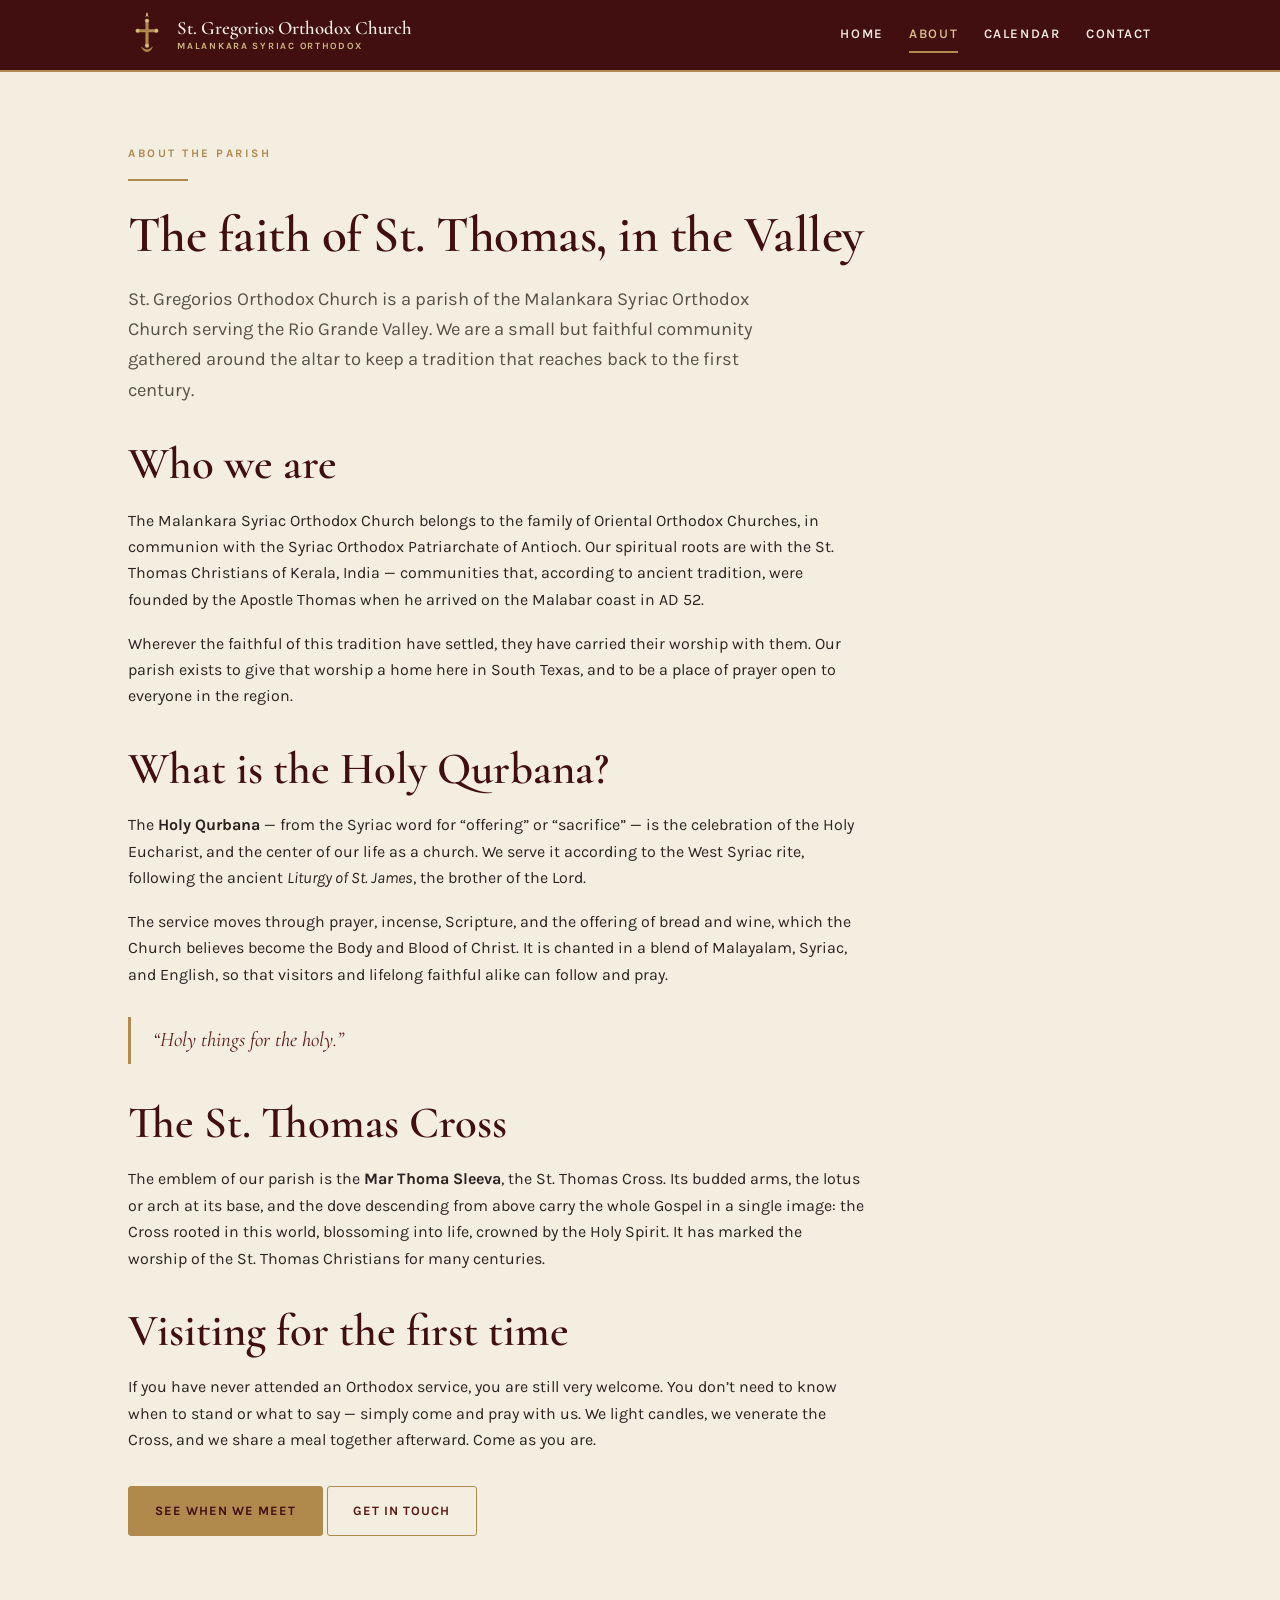
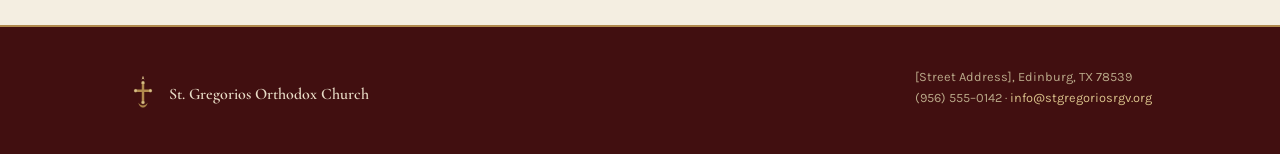
==== about.html @ 6551cbe2 "first commit" ====
<!DOCTYPE html>
<html lang="en">
<head>
<meta charset="UTF-8">
<meta name="viewport" content="width=device-width, initial-scale=1">
<title>About &mdash; St. Gregorios Orthodox Church</title>
<meta name="description" content="About the Malankara Syriac Orthodox tradition, the Holy Qurbana, and our parish in the Rio Grande Valley.">
<link rel="preconnect" href="https://fonts.googleapis.com">
<link rel="preconnect" href="https://fonts.gstatic.com" crossorigin>
<link href="https://fonts.googleapis.com/css2?family=Cormorant:ital,wght@0,500;0,600;1,500;1,600&family=Karla:wght@400;500;700&display=swap" rel="stylesheet">
<link rel="stylesheet" href="styles.css">
</head>
<body>

<header class="topbar">
  <div class="wrap">
    <a class="brand" href="index.html">
      <svg class="mark" viewBox="0 0 80 108" fill="none" xmlns="http://www.w3.org/2000/svg" role="img" aria-label="St. Thomas Cross"><path d="M40 3c-2.6 3.2-2.6 6 0 9.2 2.6-3.2 2.6-6 0-9.2z" fill="#d9c08a"/><path d="M40 8l-5 5 5-2 5 2z" fill="#d9c08a"/><g fill="#b0894d"><rect x="36.5" y="22" width="7" height="56" rx="1.5"/><rect x="19" y="41" width="42" height="7" rx="1.5"/></g><g fill="#d9c08a" stroke="#8a6a36" stroke-width=".8"><circle cx="40" cy="22" r="4.6"/><circle cx="19" cy="44.5" r="4.6"/><circle cx="61" cy="44.5" r="4.6"/><circle cx="40" cy="78" r="4.6"/></g><path d="M27 80q13 13 26 0-3.5 11-13 12.5Q30.5 91 27 80z" fill="#b0894d" stroke="#8a6a36" stroke-width=".6"/></svg>
      <span class="name">St. Gregorios Orthodox Church<small>Malankara Syriac Orthodox</small></span>
    </a>
    <button class="menu-toggle" aria-label="Open menu" aria-expanded="false">&#9776;</button>
    <nav class="menu" id="menu">
      <a href="index.html">Home</a>
      <a href="about.html" aria-current="page">About</a>
      <a href="calendar.html">Calendar</a>
      <a href="contact.html">Contact</a>
    </nav>
  </div>
</header>

<section class="block">
  <div class="wrap">
    <p class="eyebrow">About the Parish</p>
    <hr class="rule">
    <h1 style="font-size:clamp(2rem,5vw,3.2rem)">The faith of St. Thomas, in the Valley</h1>

    <div class="prose">
      <p class="lead">St. Gregorios Orthodox Church is a parish of the Malankara Syriac Orthodox
        Church serving the Rio Grande Valley. We are a small but faithful community gathered around
        the altar to keep a tradition that reaches back to the first century.</p>

      <h2>Who we are</h2>
      <p>The Malankara Syriac Orthodox Church belongs to the family of Oriental Orthodox Churches,
        in communion with the Syriac Orthodox Patriarchate of Antioch. Our spiritual roots are with
        the St. Thomas Christians of Kerala, India &mdash; communities that, according to ancient
        tradition, were founded by the Apostle Thomas when he arrived on the Malabar coast in AD 52.</p>
      <p>Wherever the faithful of this tradition have settled, they have carried their worship with
        them. Our parish exists to give that worship a home here in South Texas, and to be a place of
        prayer open to everyone in the region.</p>

      <h2>What is the Holy Qurbana?</h2>
      <p>The <strong>Holy Qurbana</strong> &mdash; from the Syriac word for &ldquo;offering&rdquo; or
        &ldquo;sacrifice&rdquo; &mdash; is the celebration of the Holy Eucharist, and the center of our
        life as a church. We serve it according to the West Syriac rite, following the ancient
        <em>Liturgy of St. James</em>, the brother of the Lord.</p>
      <p>The service moves through prayer, incense, Scripture, and the offering of bread and wine,
        which the Church believes become the Body and Blood of Christ. It is chanted in a blend of
        Malayalam, Syriac, and English, so that visitors and lifelong faithful alike can follow and pray.</p>

      <blockquote>&ldquo;Holy things for the holy.&rdquo;</blockquote>

      <h2>The St. Thomas Cross</h2>
      <p>The emblem of our parish is the <strong>Mar Thoma Sleeva</strong>, the St. Thomas Cross. Its
        budded arms, the lotus or arch at its base, and the dove descending from above carry the whole
        Gospel in a single image: the Cross rooted in this world, blossoming into life, crowned by the
        Holy Spirit. It has marked the worship of the St. Thomas Christians for many centuries.</p>

      <h2>Visiting for the first time</h2>
      <p>If you have never attended an Orthodox service, you are still very welcome. You don&rsquo;t need
        to know when to stand or what to say &mdash; simply come and pray with us. We light candles, we
        venerate the Cross, and we share a meal together afterward. Come as you are.</p>

      <p style="margin-top:2rem">
        <a class="btn" href="calendar.html">See When We Meet</a>
        <a class="btn ghost" href="contact.html" style="color:var(--oxblood);border-color:var(--gold)">Get in Touch</a>
      </p>
    </div>
  </div>
</section>

<footer class="site">
  <div class="wrap">
    <a class="brand" href="index.html" style="color:#e8dcc6">
      <svg class="mark" viewBox="0 0 80 108" fill="none" xmlns="http://www.w3.org/2000/svg" aria-hidden="true"><path d="M40 3c-2.6 3.2-2.6 6 0 9.2 2.6-3.2 2.6-6 0-9.2z" fill="#d9c08a"/><path d="M40 8l-5 5 5-2 5 2z" fill="#d9c08a"/><g fill="#b0894d"><rect x="36.5" y="22" width="7" height="56" rx="1.5"/><rect x="19" y="41" width="42" height="7" rx="1.5"/></g><g fill="#d9c08a" stroke="#8a6a36" stroke-width=".8"><circle cx="40" cy="22" r="4.6"/><circle cx="19" cy="44.5" r="4.6"/><circle cx="61" cy="44.5" r="4.6"/><circle cx="40" cy="78" r="4.6"/></g><path d="M27 80q13 13 26 0-3.5 11-13 12.5Q30.5 91 27 80z" fill="#b0894d" stroke="#8a6a36" stroke-width=".6"/></svg>
      <span class="name" style="font-size:1rem">St. Gregorios Orthodox Church</span>
    </a>
    <p class="fnote">
      [Street Address], Edinburg, TX 78539<br>
      (956) 555&ndash;0142 &middot; <a href="mailto:info@stgregoriosrgv.org">info@stgregoriosrgv.org</a>
    </p>
  </div>
</footer>

<script>
  const t = document.querySelector('.menu-toggle');
  const m = document.getElementById('menu');
  t.addEventListener('click', () => {
    const open = m.classList.toggle('open');
    t.setAttribute('aria-expanded', open);
  });
</script>
</body>
</html>
---- styles.css ----
/* ===========================================================
   St. Gregorios Orthodox Church — shared styles
   Palette grounded in West Syriac liturgical color:
     --oxblood   deep liturgical red (vestments / sanctuary)
     --gold      ecclesial gilding
     --parchment warm manuscript ground
     --indigo    Kerala mural shadow tone
     --ink       reading text
   =========================================================== */

:root {
  --oxblood: #5b1718;
  --oxblood-deep: #410f10;
  --gold: #b0894d;
  --gold-soft: #d9c08a;
  --parchment: #f4eee1;
  --parchment-dim: #e8dfca;
  --indigo: #233044;
  --ink: #2a2320;
  --ink-soft: #5a5048;

  --display: "Cormorant", "Cormorant Garamond", Georgia, serif;
  --body: "Karla", system-ui, -apple-system, sans-serif;

  --measure: 64rem;
}

/* reset-ish */
*, *::before, *::after { box-sizing: border-box; }
html { scroll-behavior: smooth; }
@media (prefers-reduced-motion: reduce) {
  html { scroll-behavior: auto; }
  * { animation-duration: 0.01ms !important; transition-duration: 0.01ms !important; }
}

body {
  margin: 0;
  font-family: var(--body);
  color: var(--ink);
  background: var(--parchment);
  line-height: 1.65;
  -webkit-font-smoothing: antialiased;
}

h1, h2, h3, h4 {
  font-family: var(--display);
  font-weight: 600;
  line-height: 1.1;
  color: var(--oxblood-deep);
  margin: 0 0 0.4em;
}
h1 { font-size: clamp(2.4rem, 6vw, 4.2rem); letter-spacing: -0.01em; }
h2 { font-size: clamp(1.8rem, 4vw, 2.8rem); }
h3 { font-size: 1.4rem; }
p { margin: 0 0 1.1em; }
a { color: var(--oxblood); }

.eyebrow {
  font-family: var(--body);
  text-transform: uppercase;
  letter-spacing: 0.22em;
  font-size: 0.72rem;
  font-weight: 700;
  color: var(--gold);
  margin: 0 0 1rem;
}

.wrap { width: min(100% - 2.5rem, var(--measure)); margin-inline: auto; }

/* ---------- top bar ---------- */
.topbar {
  background: var(--oxblood-deep);
  color: var(--parchment);
  position: sticky;
  top: 0;
  z-index: 50;
  border-bottom: 2px solid var(--gold);
}
.topbar .wrap {
  display: flex;
  align-items: center;
  justify-content: space-between;
  padding: 0.7rem 0;
  gap: 1rem;
}
.brand {
  display: flex;
  align-items: center;
  gap: 0.7rem;
  text-decoration: none;
  color: var(--parchment);
}
.brand .mark { width: 38px; height: 48px; flex: none; }
.brand .name {
  font-family: var(--display);
  font-size: 1.18rem;
  font-weight: 600;
  line-height: 1.05;
}
.brand .name small {
  display: block;
  font-family: var(--body);
  font-size: 0.6rem;
  letter-spacing: 0.18em;
  text-transform: uppercase;
  color: var(--gold-soft);
  font-weight: 600;
  margin-top: 2px;
}

nav.menu { display: flex; gap: 1.6rem; align-items: center; }
nav.menu a {
  color: var(--parchment);
  text-decoration: none;
  font-size: 0.82rem;
  letter-spacing: 0.12em;
  text-transform: uppercase;
  font-weight: 600;
  padding: 0.4rem 0;
  border-bottom: 2px solid transparent;
  transition: border-color 0.2s, color 0.2s;
}
nav.menu a:hover, nav.menu a[aria-current="page"] {
  color: var(--gold-soft);
  border-color: var(--gold);
}

.menu-toggle {
  display: none;
  background: none;
  border: 1px solid var(--gold);
  color: var(--parchment);
  border-radius: 4px;
  padding: 0.4rem 0.6rem;
  font-size: 1rem;
  cursor: pointer;
}

@media (max-width: 720px) {
  nav.menu {
    position: absolute;
    top: 100%; left: 0; right: 0;
    background: var(--oxblood-deep);
    flex-direction: column;
    gap: 0;
    padding: 0.5rem 1.25rem 1rem;
    border-bottom: 2px solid var(--gold);
    display: none;
  }
  nav.menu.open { display: flex; }
  nav.menu a { width: 100%; padding: 0.7rem 0; }
  .menu-toggle { display: inline-block; }
}

/* ---------- hero ---------- */
.hero {
  background:
    radial-gradient(circle at 50% 18%, rgba(176,137,77,0.18), transparent 55%),
    linear-gradient(180deg, var(--oxblood) 0%, var(--oxblood-deep) 100%);
  color: var(--parchment);
  text-align: center;
  padding: clamp(3.5rem, 9vw, 6.5rem) 0 clamp(3rem, 7vw, 5rem);
  position: relative;
}
.hero .mark-lg { width: 86px; height: 110px; margin: 0 auto 1.6rem; display: block; }
.hero h1 { color: var(--parchment); margin-bottom: 0.3rem; }
.hero .syriac {
  font-family: var(--display);
  font-style: italic;
  font-size: clamp(1.1rem, 2.5vw, 1.5rem);
  color: var(--gold-soft);
  margin-bottom: 1.6rem;
}
.hero p.lede {
  max-width: 40rem;
  margin: 0 auto 2rem;
  color: #efe6d3;
  font-size: 1.08rem;
}

.btn {
  display: inline-block;
  background: var(--gold);
  color: var(--oxblood-deep);
  text-decoration: none;
  font-weight: 700;
  letter-spacing: 0.08em;
  text-transform: uppercase;
  font-size: 0.8rem;
  padding: 0.85rem 1.6rem;
  border-radius: 3px;
  border: 1px solid var(--gold);
  transition: background 0.2s, transform 0.15s;
}
.btn:hover { background: var(--gold-soft); transform: translateY(-1px); }
.btn.ghost { background: transparent; color: var(--parchment); border-color: var(--gold-soft); }
.btn.ghost:hover { background: rgba(217,192,138,0.12); }

/* ---------- service banner ---------- */
.service-banner {
  background: var(--parchment-dim);
  border-bottom: 1px solid rgba(176,137,77,0.4);
}
.service-banner .wrap {
  display: flex;
  flex-wrap: wrap;
  gap: 1.5rem 3rem;
  justify-content: center;
  text-align: center;
  padding: 1.4rem 0;
}
.service-banner .slot { min-width: 9rem; }
.service-banner .slot .lbl {
  display: block;
  font-size: 0.68rem;
  letter-spacing: 0.18em;
  text-transform: uppercase;
  color: var(--gold);
  font-weight: 700;
}
.service-banner .slot .val {
  font-family: var(--display);
  font-size: 1.35rem;
  color: var(--oxblood-deep);
  font-weight: 600;
}

/* ---------- generic section ---------- */
section.block { padding: clamp(2.8rem, 6vw, 4.5rem) 0; }
section.block.alt { background: var(--parchment-dim); }
.center { text-align: center; }
.lead { font-size: 1.15rem; color: var(--ink-soft); max-width: 42rem; }
.center .lead { margin-inline: auto; }

.rule {
  width: 60px; height: 2px;
  background: var(--gold);
  border: 0;
  margin: 0 0 1.6rem;
}
.center .rule { margin-inline: auto; }

/* card grid */
.grid {
  display: grid;
  gap: 1.5rem;
  grid-template-columns: repeat(auto-fit, minmax(230px, 1fr));
  margin-top: 2rem;
}
.card {
  background: var(--parchment);
  border: 1px solid rgba(176,137,77,0.35);
  border-top: 3px solid var(--gold);
  border-radius: 4px;
  padding: 1.6rem 1.5rem;
}
section.block.alt .card { background: #fff; }
.card h3 { color: var(--oxblood); }
.card p:last-child { margin-bottom: 0; }

/* ---------- about / prose ---------- */
.prose { max-width: 46rem; }
.prose h2 { margin-top: 2.2rem; }
.prose blockquote {
  margin: 1.8rem 0;
  padding: 0.4rem 0 0.4rem 1.4rem;
  border-left: 3px solid var(--gold);
  font-family: var(--display);
  font-style: italic;
  font-size: 1.3rem;
  color: var(--oxblood);
}

/* ---------- calendar ---------- */
.cal-list { list-style: none; margin: 2rem 0 0; padding: 0; }
.cal-list li {
  display: flex;
  gap: 1.3rem;
  align-items: baseline;
  padding: 1.1rem 0;
  border-bottom: 1px solid rgba(176,137,77,0.3);
}
.cal-list .date {
  flex: none;
  width: 5.5rem;
  text-align: center;
  font-family: var(--display);
  color: var(--oxblood);
  line-height: 1.05;
}
.cal-list .date .d { display: block; font-size: 1.9rem; font-weight: 600; }
.cal-list .date .m { display: block; font-size: 0.72rem; letter-spacing: 0.15em; text-transform: uppercase; color: var(--gold); font-family: var(--body); font-weight: 700; }
.cal-list .what h3 { margin-bottom: 0.15rem; }
.cal-list .what p { margin: 0; color: var(--ink-soft); font-size: 0.95rem; }
.cal-list .tag {
  display: inline-block;
  font-size: 0.65rem;
  letter-spacing: 0.12em;
  text-transform: uppercase;
  font-weight: 700;
  color: var(--gold);
  border: 1px solid var(--gold);
  border-radius: 99px;
  padding: 0.1rem 0.6rem;
  margin-left: 0.5rem;
  vertical-align: middle;
}

/* ---------- contact ---------- */
.two-col {
  display: grid;
  gap: 2.5rem;
  grid-template-columns: 1fr 1fr;
}
@media (max-width: 720px) { .two-col { grid-template-columns: 1fr; } }

.info-row { margin-bottom: 1.3rem; }
.info-row .lbl {
  display: block;
  font-size: 0.68rem;
  letter-spacing: 0.18em;
  text-transform: uppercase;
  color: var(--gold);
  font-weight: 700;
  margin-bottom: 0.2rem;
}
.info-row a { color: var(--ink); text-decoration: none; }
.info-row a:hover { color: var(--oxblood); text-decoration: underline; }

form.contact label {
  display: block;
  font-size: 0.78rem;
  letter-spacing: 0.1em;
  text-transform: uppercase;
  font-weight: 700;
  color: var(--ink-soft);
  margin: 0 0 0.35rem;
}
form.contact input,
form.contact textarea {
  width: 100%;
  font-family: var(--body);
  font-size: 1rem;
  padding: 0.7rem 0.8rem;
  margin-bottom: 1.1rem;
  border: 1px solid rgba(42,35,32,0.25);
  border-radius: 4px;
  background: #fff;
  color: var(--ink);
}
form.contact input:focus,
form.contact textarea:focus {
  outline: 2px solid var(--gold);
  outline-offset: 1px;
  border-color: var(--gold);
}

.map-embed {
  width: 100%;
  aspect-ratio: 4 / 3;
  border: 1px solid rgba(176,137,77,0.4);
  border-radius: 4px;
  margin-top: 0.5rem;
}

/* ---------- footer ---------- */
footer.site {
  background: var(--oxblood-deep);
  color: #e8dcc6;
  padding: 2.4rem 0 2rem;
  border-top: 2px solid var(--gold);
}
footer.site .wrap {
  display: flex;
  flex-wrap: wrap;
  gap: 1.5rem;
  justify-content: space-between;
  align-items: center;
}
footer.site .mark { width: 30px; height: 38px; }
footer.site a { color: var(--gold-soft); text-decoration: none; }
footer.site a:hover { text-decoration: underline; }
footer.site .fnote { font-size: 0.8rem; color: #b9a888; }

/* focus visibility everywhere */
a:focus-visible, button:focus-visible {
  outline: 2px solid var(--gold);
  outline-offset: 2px;
}
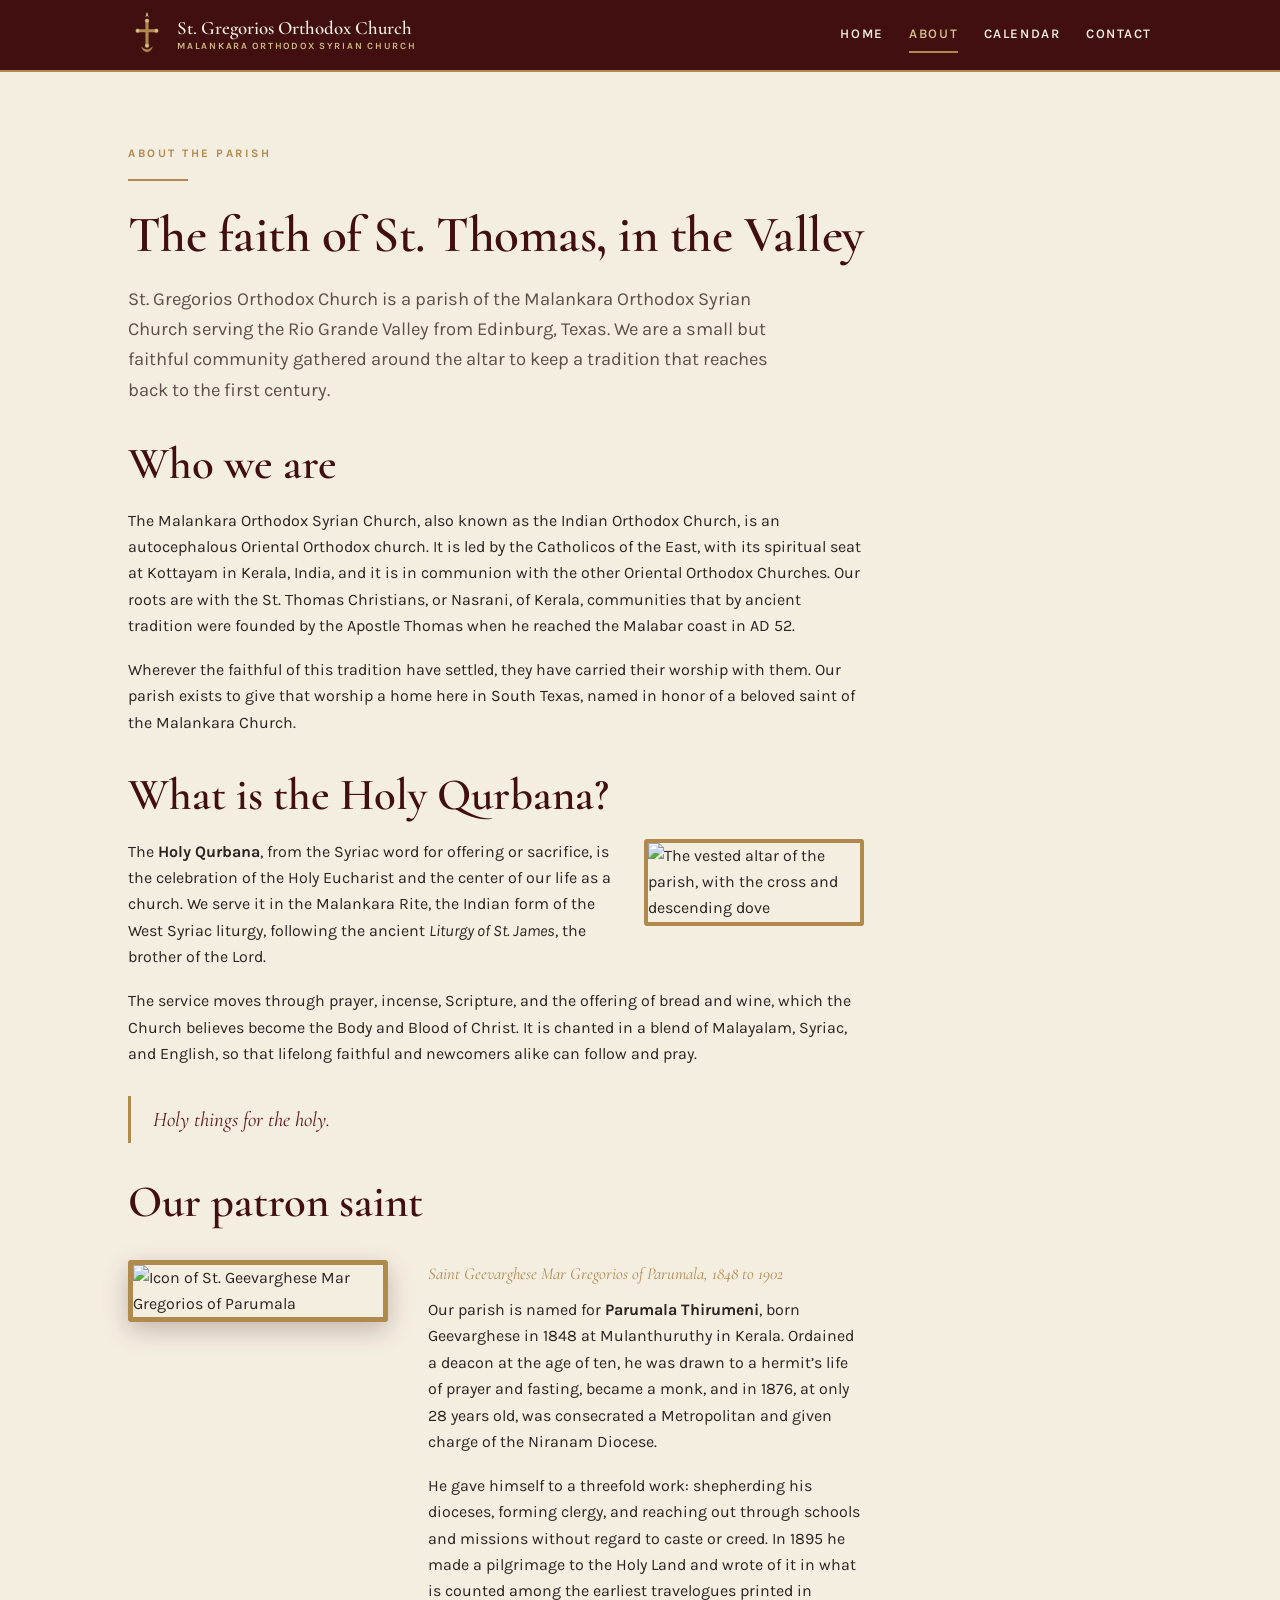
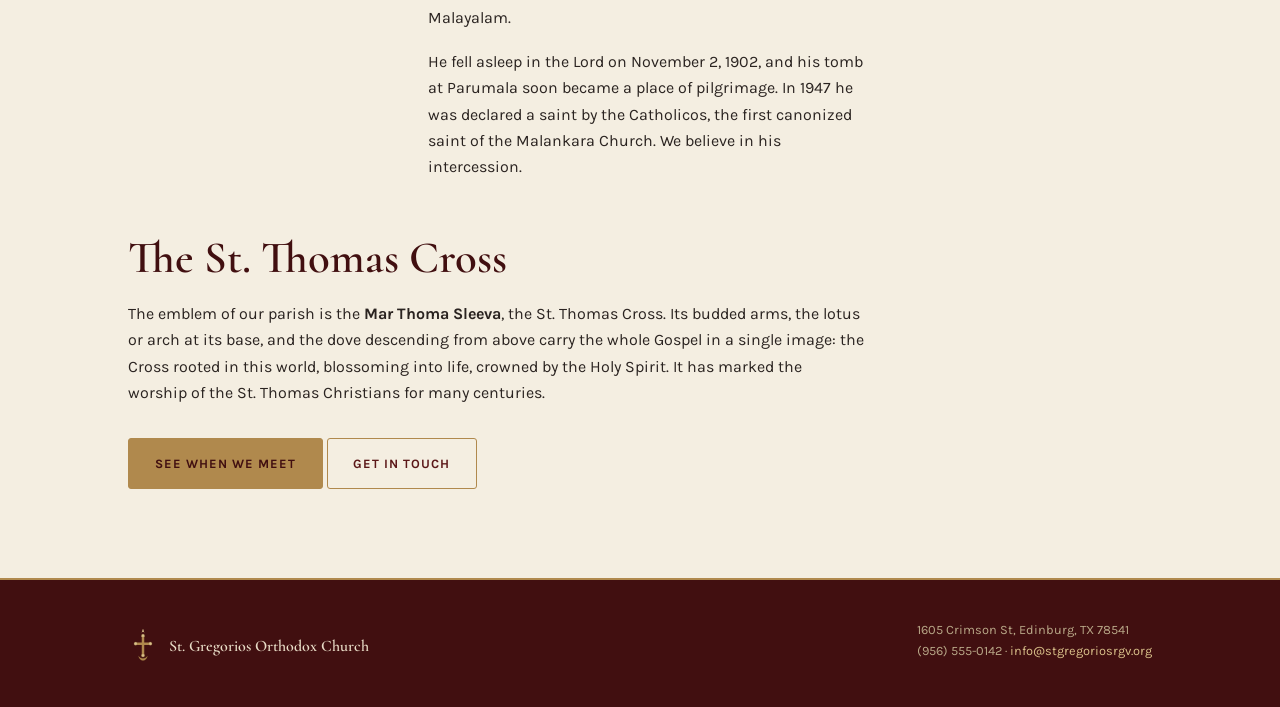
==== commit 3b9e1b31: "Replace site with new build" ====
--- a/about.html
+++ b/about.html
@@ -3,8 +3,8 @@
 <head>
 <meta charset="UTF-8">
 <meta name="viewport" content="width=device-width, initial-scale=1">
-<title>About &mdash; St. Gregorios Orthodox Church</title>
-<meta name="description" content="About the Malankara Syriac Orthodox tradition, the Holy Qurbana, and our parish in the Rio Grande Valley.">
+<title>About, St. Gregorios Orthodox Church, Malankara Orthodox Syrian Church</title>
+<meta name="description" content="About the Malankara Orthodox Syrian Church, the Holy Qurbana, the St. Thomas Cross, and our patron St. Gregorios of Parumala.">
 <link rel="preconnect" href="https://fonts.googleapis.com">
 <link rel="preconnect" href="https://fonts.gstatic.com" crossorigin>
 <link href="https://fonts.googleapis.com/css2?family=Cormorant:ital,wght@0,500;0,600;1,500;1,600&family=Karla:wght@400;500;700&display=swap" rel="stylesheet">
@@ -16,7 +16,7 @@
   <div class="wrap">
     <a class="brand" href="index.html">
       <svg class="mark" viewBox="0 0 80 108" fill="none" xmlns="http://www.w3.org/2000/svg" role="img" aria-label="St. Thomas Cross"><path d="M40 3c-2.6 3.2-2.6 6 0 9.2 2.6-3.2 2.6-6 0-9.2z" fill="#d9c08a"/><path d="M40 8l-5 5 5-2 5 2z" fill="#d9c08a"/><g fill="#b0894d"><rect x="36.5" y="22" width="7" height="56" rx="1.5"/><rect x="19" y="41" width="42" height="7" rx="1.5"/></g><g fill="#d9c08a" stroke="#8a6a36" stroke-width=".8"><circle cx="40" cy="22" r="4.6"/><circle cx="19" cy="44.5" r="4.6"/><circle cx="61" cy="44.5" r="4.6"/><circle cx="40" cy="78" r="4.6"/></g><path d="M27 80q13 13 26 0-3.5 11-13 12.5Q30.5 91 27 80z" fill="#b0894d" stroke="#8a6a36" stroke-width=".6"/></svg>
-      <span class="name">St. Gregorios Orthodox Church<small>Malankara Syriac Orthodox</small></span>
+      <span class="name">St. Gregorios Orthodox Church<small>Malankara Orthodox Syrian Church</small></span>
     </a>
     <button class="menu-toggle" aria-label="Open menu" aria-expanded="false">&#9776;</button>
     <nav class="menu" id="menu">
@@ -35,40 +35,57 @@
     <h1 style="font-size:clamp(2rem,5vw,3.2rem)">The faith of St. Thomas, in the Valley</h1>
 
     <div class="prose">
-      <p class="lead">St. Gregorios Orthodox Church is a parish of the Malankara Syriac Orthodox
-        Church serving the Rio Grande Valley. We are a small but faithful community gathered around
-        the altar to keep a tradition that reaches back to the first century.</p>
+      <p class="lead">St. Gregorios Orthodox Church is a parish of the Malankara Orthodox Syrian
+        Church serving the Rio Grande Valley from Edinburg, Texas. We are a small but faithful
+        community gathered around the altar to keep a tradition that reaches back to the first century.</p>
 
       <h2>Who we are</h2>
-      <p>The Malankara Syriac Orthodox Church belongs to the family of Oriental Orthodox Churches,
-        in communion with the Syriac Orthodox Patriarchate of Antioch. Our spiritual roots are with
-        the St. Thomas Christians of Kerala, India &mdash; communities that, according to ancient
-        tradition, were founded by the Apostle Thomas when he arrived on the Malabar coast in AD 52.</p>
+      <p>The Malankara Orthodox Syrian Church, also known as the Indian Orthodox Church, is an
+        autocephalous Oriental Orthodox church. It is led by the Catholicos of the East, with its
+        spiritual seat at Kottayam in Kerala, India, and it is in communion with the other Oriental
+        Orthodox Churches. Our roots are with the St. Thomas Christians, or Nasrani, of Kerala,
+        communities that by ancient tradition were founded by the Apostle Thomas when he reached
+        the Malabar coast in AD 52.</p>
       <p>Wherever the faithful of this tradition have settled, they have carried their worship with
-        them. Our parish exists to give that worship a home here in South Texas, and to be a place of
-        prayer open to everyone in the region.</p>
+        them. Our parish exists to give that worship a home here in South Texas, named in honor of
+        a beloved saint of the Malankara Church.</p>
 
       <h2>What is the Holy Qurbana?</h2>
-      <p>The <strong>Holy Qurbana</strong> &mdash; from the Syriac word for &ldquo;offering&rdquo; or
-        &ldquo;sacrifice&rdquo; &mdash; is the celebration of the Holy Eucharist, and the center of our
-        life as a church. We serve it according to the West Syriac rite, following the ancient
+      <img class="qurbana-figure" src="images/altar.jpg" alt="The vested altar of the parish, with the cross and descending dove">
+      <p>The <strong>Holy Qurbana</strong>, from the Syriac word for offering or sacrifice, is the
+        celebration of the Holy Eucharist and the center of our life as a church. We serve it in the
+        Malankara Rite, the Indian form of the West Syriac liturgy, following the ancient
         <em>Liturgy of St. James</em>, the brother of the Lord.</p>
       <p>The service moves through prayer, incense, Scripture, and the offering of bread and wine,
         which the Church believes become the Body and Blood of Christ. It is chanted in a blend of
-        Malayalam, Syriac, and English, so that visitors and lifelong faithful alike can follow and pray.</p>
+        Malayalam, Syriac, and English, so that lifelong faithful and newcomers alike can follow and pray.</p>
 
-      <blockquote>&ldquo;Holy things for the holy.&rdquo;</blockquote>
+      <blockquote>Holy things for the holy.</blockquote>
+
+      <h2 id="patron">Our patron saint</h2>
+      <div class="patron">
+        <img class="portrait" src="images/patron.jpg" alt="Icon of St. Geevarghese Mar Gregorios of Parumala">
+        <div>
+          <p class="dates">Saint Geevarghese Mar Gregorios of Parumala, 1848 to 1902</p>
+          <p>Our parish is named for <strong>Parumala Thirumeni</strong>, born Geevarghese in 1848
+            at Mulanthuruthy in Kerala. Ordained a deacon at the age of ten, he was drawn to a
+            hermit&rsquo;s life of prayer and fasting, became a monk, and in 1876, at only 28 years old,
+            was consecrated a Metropolitan and given charge of the Niranam Diocese.</p>
+          <p>He gave himself to a threefold work: shepherding his dioceses, forming clergy, and
+            reaching out through schools and missions without regard to caste or creed. In 1895 he
+            made a pilgrimage to the Holy Land and wrote of it in what is counted among the earliest
+            travelogues printed in Malayalam.</p>
+          <p>He fell asleep in the Lord on November 2, 1902, and his tomb at Parumala soon became a
+            place of pilgrimage. In 1947 he was declared a saint by the Catholicos, the first
+            canonized saint of the Malankara Church. We believe in his intercession.</p>
+        </div>
+      </div>
 
       <h2>The St. Thomas Cross</h2>
       <p>The emblem of our parish is the <strong>Mar Thoma Sleeva</strong>, the St. Thomas Cross. Its
         budded arms, the lotus or arch at its base, and the dove descending from above carry the whole
         Gospel in a single image: the Cross rooted in this world, blossoming into life, crowned by the
         Holy Spirit. It has marked the worship of the St. Thomas Christians for many centuries.</p>
-
-      <h2>Visiting for the first time</h2>
-      <p>If you have never attended an Orthodox service, you are still very welcome. You don&rsquo;t need
-        to know when to stand or what to say &mdash; simply come and pray with us. We light candles, we
-        venerate the Cross, and we share a meal together afterward. Come as you are.</p>
 
       <p style="margin-top:2rem">
         <a class="btn" href="calendar.html">See When We Meet</a>
@@ -85,8 +102,8 @@
       <span class="name" style="font-size:1rem">St. Gregorios Orthodox Church</span>
     </a>
     <p class="fnote">
-      [Street Address], Edinburg, TX 78539<br>
-      (956) 555&ndash;0142 &middot; <a href="mailto:info@stgregoriosrgv.org">info@stgregoriosrgv.org</a>
+      1605 Crimson St, Edinburg, TX 78541<br>
+      (956) 555-0142 &middot; <a href="mailto:info@stgregoriosrgv.org">info@stgregoriosrgv.org</a>
     </p>
   </div>
 </footer>
--- a/styles.css
+++ b/styles.css
@@ -387,3 +387,47 @@
   outline: 2px solid var(--gold);
   outline-offset: 2px;
 }
+
+/* ---------- photographic elements ---------- */
+.hero.photo {
+  background:
+    linear-gradient(180deg, rgba(91,23,24,0.85) 0%, rgba(65,15,16,0.93) 100%),
+    url('images/sanctuary.jpg') center 35% / cover no-repeat;
+}
+
+.patron {
+  display: grid;
+  grid-template-columns: 260px 1fr;
+  gap: 2.5rem;
+  align-items: start;
+  margin-top: 2rem;
+}
+.patron .portrait {
+  width: 100%;
+  border: 5px solid var(--gold);
+  border-radius: 3px;
+  display: block;
+  box-shadow: 0 8px 24px rgba(65,15,16,0.25);
+}
+.patron .dates {
+  font-family: var(--display);
+  font-style: italic;
+  color: var(--gold);
+  font-size: 1.05rem;
+  margin: 0 0 0.6rem;
+}
+@media (max-width: 640px) {
+  .patron { grid-template-columns: 1fr; justify-items: center; text-align: left; }
+  .patron .portrait { max-width: 240px; }
+}
+
+.qurbana-figure {
+  float: right;
+  width: 220px;
+  margin: 0 0 1rem 1.6rem;
+  border: 4px solid var(--gold);
+  border-radius: 3px;
+}
+@media (max-width: 560px) {
+  .qurbana-figure { float: none; width: 100%; max-width: 280px; margin: 1rem auto; display: block; }
+}
